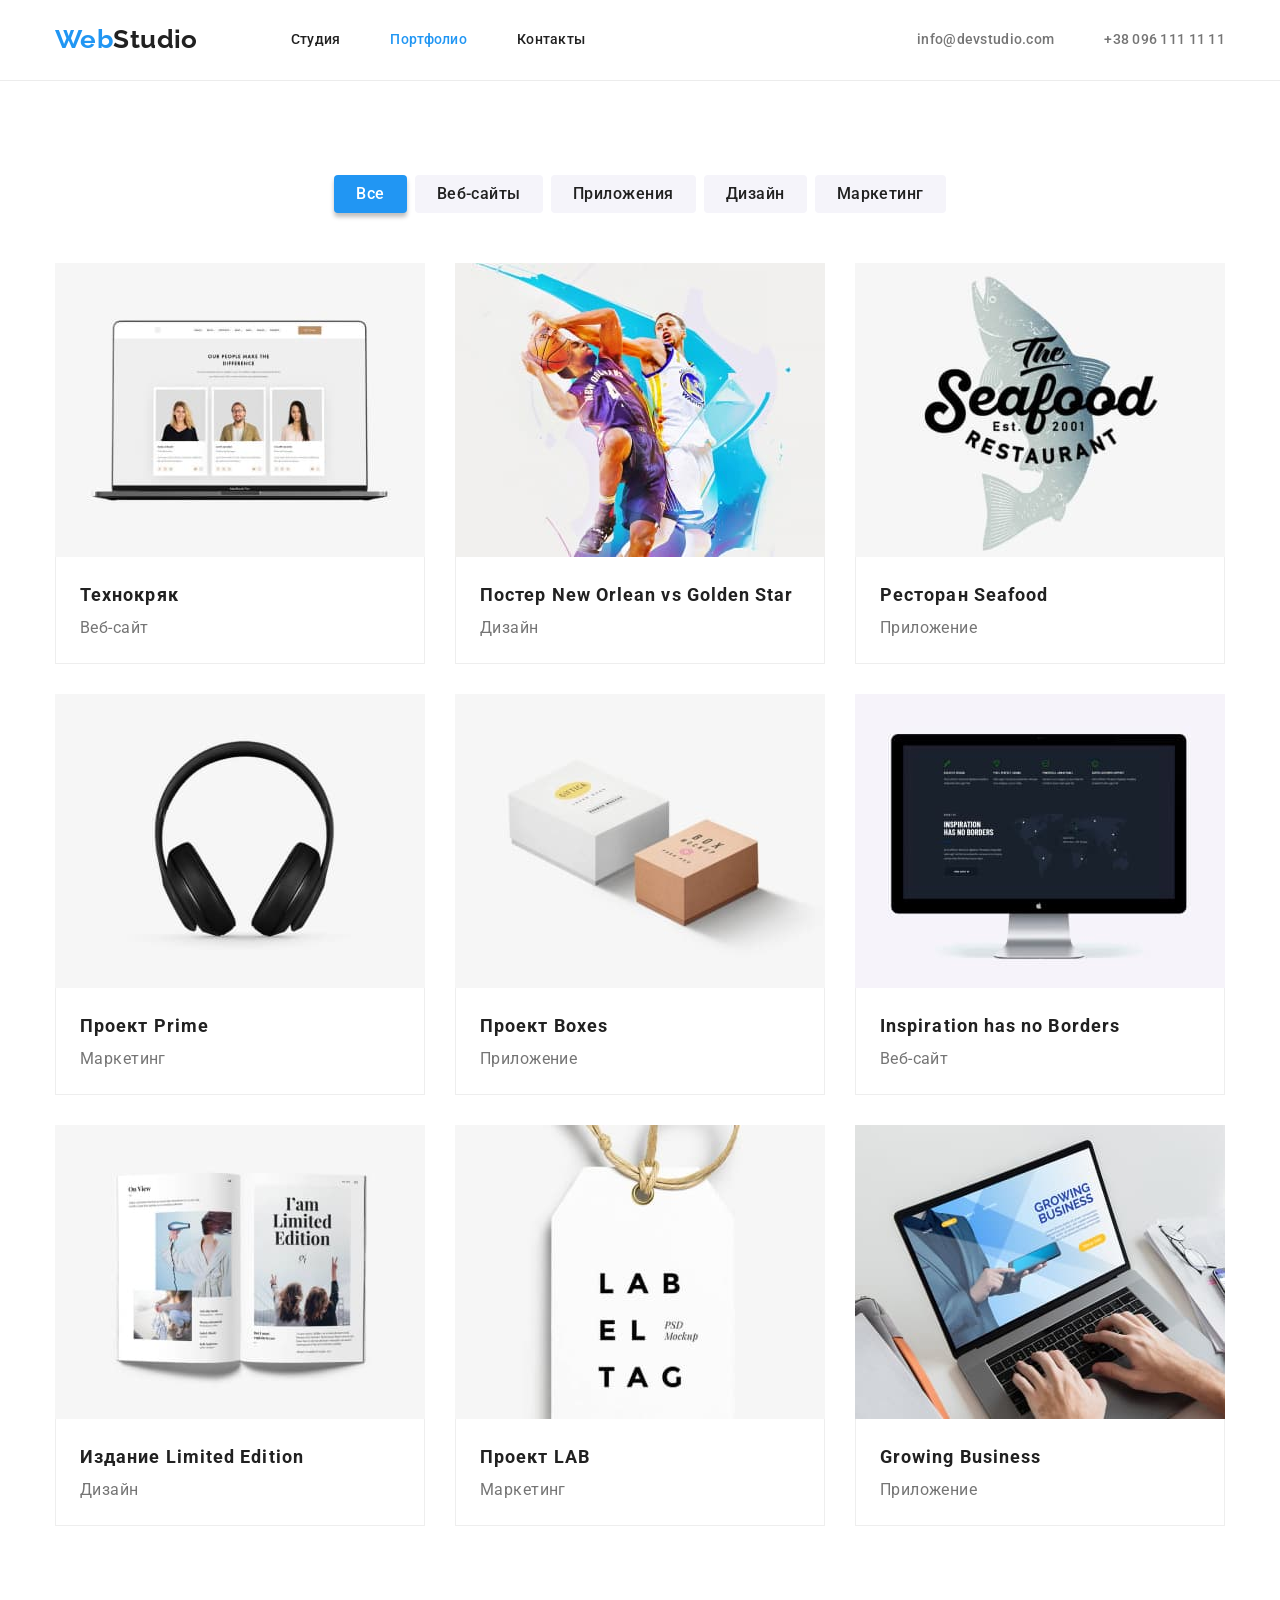
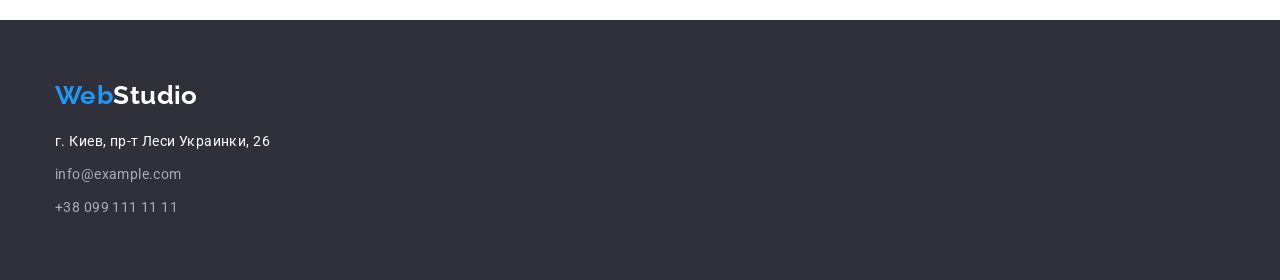
==== portfolio.html @ 476b47a9 "Добавляет файлы из ДЗ3" ====
<!DOCTYPE html>
<html lang="ru">
  <head>
    <meta charset="UTF-8" />
    <meta http-equiv="X-UA-Compatible" content="IE=edge" />
    <meta name="viewport" content="width=device-width, initial-scale=1.0" />
    <title lang="en">WebStudio</title>
    <!-- Google Fonts -->
    <link rel="preconnect" href="https://fonts.googleapis.com" />
    <link rel="preconnect" href="https://fonts.gstatic.com" crossorigin />
    <link
      href="https://fonts.googleapis.com/css2?family=Raleway:wght@700&family=Roboto:wght@400;500;700;900&display=swap"
      rel="stylesheet"
    />
    <!-- modern-normalize -->
    <link
      rel="stylesheet"
      href="https://cdnjs.cloudflare.com/ajax/libs/modern-normalize/1.0.0/modern-normalize.min.css"
    />
    <!-- Мои стили -->
    <link rel="stylesheet" href="./css/styles.css" />
  </head>

  <body>
    <header class="header">
      <div class="container">
        <nav class="nav page-nav">
          <a href="./index.html" lang="en" class="nav-logo link"
            ><span class="accent">Web</span>Studio</a
          >
          <ul class="list nav-list">
            <li class="nav-item">
              <a href="./index.html" class="nav-link link">Студия</a>
            </li>
            <li class="nav-item">
              <a href="./portfolio.html" class="nav-link current link">Портфолио</a>
            </li>
            <li class="nav-item"><a href="" class="nav-link link">Контакты</a></li>
          </ul>
        </nav>
        <ul class="list contact-list">
          <li class="contact-item">
            <a href="mailto:info@devstudio.com" class="contact-link link">info@devstudio.com</a>
          </li>
          <li class="contact-item">
            <a href="tel:+380961111111" class="contact-link link">+38 096 111 11 11</a>
          </li>
        </ul>
      </div>
    </header>

    <main>
      <!-- Секция Портфолио -->
      <section class="section">
        <div class="container">
          <h1 class="portfolio-title visually-hidden">Портфолио</h1>
          <ul class="list filter-list">
            <li class="filter-item">
              <button type="button" class="filter-button filter-active">Все</button>
            </li>

            <li class="filter-item">
              <button type="button" class="filter-button">Веб-сайты</button>
            </li>

            <li class="filter-item">
              <button type="button" class="filter-button">Приложения</button>
            </li>

            <li class="filter-item"><button type="button" class="filter-button">Дизайн</button></li>
            <li class="filter-item">
              <button type="button" class="filter-button">Маркетинг</button>
            </li>
          </ul>

          <ul class="list portfolio-list">
            <li class="portfolio-item">
              <a href="" class="link">
                <img
                  src="./images/portfolio-1.jpg"
                  alt="отображение веб-сайта на экране ноутбука"
                  width="370"
                />
                <div class="portfolio-card">
                  <h2 class="portfolio-subtitle">Технокряк</h2>
                  <p class="filter-name">Веб-сайт</p>
                </div>
              </a>
            </li>

            <li class="portfolio-item">
              <a href="" class="link">
                <img
                  src="./images/portfolio-2.jpg"
                  alt="два баскетболиста играют с мячом"
                  width="370"
                />
                <div class="portfolio-card">
                  <h2 class="portfolio-subtitle">
                    Постер <span lang="en">New Orlean vs Golden Star</span>
                  </h2>
                  <p class="filter-name">Дизайн</p>
                </div>
              </a>
            </li>

            <li class="portfolio-item">
              <a href="" class="link">
                <img
                  src="./images/portfolio-3.jpg"
                  alt="буквенный логотип ресторана на фоне рыбы"
                  width="370"
                />
                <div class="portfolio-card">
                  <h2 class="portfolio-subtitle">Ресторан <span lang="en">Seafood</span></h2>
                  <p class="filter-name">Приложение</p>
                </div>
              </a>
            </li>

            <li class="portfolio-item">
              <a href="" class="link">
                <img src="./images/portfolio-4.jpg" alt="наушники" width="370" />
                <div class="portfolio-card">
                  <h2 class="portfolio-subtitle">Проект <span lang="en">Prime</span></h2>
                  <p class="filter-name">Маркетинг</p>
                </div>
              </a>
            </li>

            <li class="portfolio-item">
              <a href="" class="link">
                <img
                  src="./images/portfolio-5.jpg"
                  alt="две коробки белая и крафтовая"
                  width="370"
                />
                <div class="portfolio-card">
                  <h2 class="portfolio-subtitle">Проект <span lang="en">Boxes</span></h2>
                  <p class="filter-name">Приложение</p>
                </div>
              </a>
            </li>

            <li class="portfolio-item">
              <a href="" class="link">
                <img
                  src="./images/portfolio-6.jpg"
                  alt="отображение сайта на мониторе компьютера"
                  width="370"
                />
                <div class="portfolio-card">
                  <h2 class="portfolio-subtitle" lang="en">Inspiration has no Borders</h2>
                  <p class="filter-name">Веб-сайт</p>
                </div>
              </a>
            </li>

            <li class="portfolio-item">
              <a href="" class="link">
                <img src="./images/portfolio-7.jpg" alt="открытый журнал" width="370" />
                <div class="portfolio-card">
                  <h2 class="portfolio-subtitle">Издание <span lang="en">Limited Edition</span></h2>
                  <p class="filter-name">Дизайн</p>
                </div>
              </a>
            </li>

            <li class="portfolio-item">
              <a href="" class="link">
                <img
                  src="./images/portfolio-8.jpg"
                  alt="белая бирка на веревке из шпагата"
                  width="370"
                />
                <div class="portfolio-card">
                  <h2 class="portfolio-subtitle">Проект <span lang="en">LAB</span></h2>
                  <p class="filter-name">Маркетинг</p>
                </div>
              </a>
            </li>

            <li class="portfolio-item">
              <a href="" class="link">
                <img
                  src="./images/portfolio-9.jpg"
                  alt="человек работает за ноутбуком"
                  width="370"
                />
                <div class="portfolio-card">
                  <h2 class="portfolio-subtitle" lang="en">Growing Business</h2>
                  <p class="filter-name">Приложение</p>
                </div>
              </a>
            </li>
          </ul>
        </div>
      </section>
    </main>

    <footer class="footer">
      <div class="container">
        <a class="footer-logo link" href="./index.html" lang="en">
          <span class="accent">Web</span>Studio</a
        >
        <address class="link">
          <ul class="list footer-list">
            <li class="footer-item">
              <a
                class="footer-link link"
                href="https://goo.gl/maps/JsHpxsJ47qESHzWFA"
                target="_blank"
                rel="noopener noreferrer"
              >
                г. Киев, пр-т Леси Украинки, 26</a
              >
            </li>
            <li class="footer-item">
              <a class="footer-link alfa link" href="mailto:info@example.com">info@example.com</a>
            </li>
            <li class="footer-item">
              <a class="footer-link alfa link" href="tel:+380991111111">+38 099 111 11 11</a>
            </li>
          </ul>
        </address>
      </div>
    </footer>
  </body>
</html>
---- css/styles.css ----
:root {
  /* Палитра цветов текста и фона */
  --primary-text-color: #757575;
  --title-text-color: #212121;
  --primary-white-color: #ffffff;
  --secondary-white-color: rgba(255, 255, 255, 0.6);
  --accent-color: #2196f3;
  --section-bg-color: #f5f4fa;
  --footer-bg-color: #2f303a;
  --header-border-color: #ececec;
  --hero-button-hover-color: #188ce8;
  --card-list-gap: 15px;
  --card-border: 1px solid #eeeeee;
}

/* ---------------- Style Reset ---------------- */

p,
h1,
h2,
h3,
h4,
h5,
h6 {
  margin: 0;
}

ul,
ol {
  margin: 0;
  padding: 0;
}

button {
  cursor: pointer;
}

img {
  display: block;
  max-width: 100%;
  height: auto;
}

.list {
  list-style: none;
}

.link {
  text-decoration: none;
  font-style: normal;
}

/* ------------------ Утилиты ------------------ */

body {
  background-color: var(--primary-white-color);
  color: var(--primary-text-color);
  font-family: 'Roboto', sans-serif;
  font-weight: 400;
  font-size: 14px;
  line-height: 1.71;
  letter-spacing: 0.03em;
}

.visually-hidden {
  position: absolute;
  white-space: nowrap;
  width: 1px;
  height: 1px;
  overflow: hidden;
  border: 0;
  padding: 0;
  clip: rect(0 0 0 0);
  clip-path: inset(50%);
  margin: -1px;
}

/* Лучше задавать мин или макс ширину контейнеру? */

.container {
  width: 1200px;
  padding-left: 15px;
  padding-right: 15px;
  margin-left: auto;
  margin-right: auto;
  /* outline: 1px solid tomato; */
}

.section {
  padding: 94px 0;
}

/* --------- Акцент, текущая страница --------- */

.accent {
  color: var(--accent-color);
}

.nav-link.current {
  color: var(--accent-color);
}

/* ------------------ Header ------------------ */

.header {
  border-bottom: 1px solid var(--header-border-color);
}

.header > .container,
.page-nav {
  display: flex;
  align-items: center;
}

.nav-list {
  display: flex;
}

.contact-list {
  display: flex;
  margin-left: auto;
}

.nav-item:not(:last-child),
.contact-item:not(:last-child) {
  margin-right: 50px;
}

.nav-logo {
  padding-top: 24px;
  padding-bottom: 25px;
  margin-right: 93px;
  color: var(--title-text-color);
  font-family: Raleway, sans-serif;
  font-weight: 700;
  font-size: 26px;
  line-height: 1.19;
}

.nav-link {
  display: block;
  padding-top: 32px;
  padding-bottom: 32px;
  color: var(--title-text-color);
  font-weight: 500;
  line-height: 1.14;
  letter-spacing: 0.02em;
}

.contact-link {
  padding-top: 32px;
  padding-bottom: 32px;
  color: var(--primary-text-color);
  font-weight: 500;
  line-height: 1.14;
  letter-spacing: 0.02em;
}

.nav-link:hover,
.nav-link:focus,
.contact-link:hover,
.contact-link:focus {
  color: var(--accent-color);
}

/* ------------------ Секция Hero ------------------ */
/* Временный цвет фона для удобства просмотра 
   белого заголовка: */

.section.hero {
  background-color: var(--footer-bg-color);
  text-align: center;
  padding: 200px 0;
}

.hero-title {
  width: 630px;
  margin-left: auto;
  margin-right: auto;
  margin-bottom: 30px;
  color: var(--primary-white-color);
  font-weight: 900;
  font-size: 44px;
  line-height: 1.36;
  letter-spacing: 0.06em;
  text-transform: uppercase;
}

.hero-button {
  padding: 10px 32px;
  color: var(--primary-white-color);
  background-color: var(--accent-color);
  font-family: inherit;
  font-weight: 700;
  font-size: 16px;
  line-height: 1.87;
  letter-spacing: 0.06em;
  border: none;
  border-radius: 4px;
}

.hero-button:hover,
.hero-button:focus {
  background-color: var(--hero-button-hover-color);
  box-shadow: 0px 4px 4px 0px rgba(0, 0, 0, 0.15);
}

/* --------------- Заголовки main ---------------- */
.features-title,
.profile-title,
.team-title,
.portfolio-title {
  color: var(--title-text-color);
  font-weight: 700;
  font-size: 36px;
  line-height: 1.17;
  text-align: center;
}

/* ---------------- Секция Features ---------------- */

/* ----------- Первый вариант ------- */

.features-list {
  display: flex;
  margin: -15px;
}

.features-item {
  margin: 15px;
  width: calc((100% - 120px) / 4);
}

/* ----------- Второй вариант ------- */

/* .features-list {
  display: flex;
} */

/* если больше 4х эл-тов в списке: */
/* .features-item:not(:nth-child(4n)) {
  margin-right: 30px;
} */

/* если только 4 эл-та в списке: */
/* .features-item:not(:last-child) {
  margin-right: 30px;
} */

.features-subtitle {
  margin-bottom: 10px;
  color: var(--title-text-color);
  font-weight: 700;
  font-size: 14px;
  line-height: 1.14;
  text-transform: uppercase;
}

/* ------------------ Секция Profile ------------------ */

.profile {
  padding-top: 0;
}

.profile-title {
  margin-bottom: 50px;
}

.profile-list {
  display: flex;
}

.profile-item:not(:last-child) {
  margin-right: 30px;
}

/* ------------------ Секция Team ------------------ */

.team {
  background-color: var(--section-bg-color);
}

.team-title {
  margin-bottom: 50px;
}

.team-list {
  display: flex;
  margin: calc(-1 * var(--card-list-gap));
}

.team-card {
  padding: calc(2 * var(--card-list-gap)) 0;
}

.team-item {
  margin: var(--card-list-gap);
  width: calc(100% - (8 * var(--card-list-gap) / 4));
  background-color: var(--primary-white-color);
  box-shadow: 0px 1px 3px rgba(0, 0, 0, 0.12), 0px 1px 1px rgba(0, 0, 0, 0.14),
    0px 2px 1px rgba(0, 0, 0, 0.2);
  border-radius: 0px 0px 4px 4px;
}

.team-subtitle {
  margin-bottom: 10px;
  color: var(--title-text-color);
  font-weight: 500;
  font-size: 16px;
  line-height: 1.19;
  text-align: center;
}

.team-text {
  font-size: 16px;
  line-height: 1.19;
  text-align: center;
}

/* ------------------ Footer ------------------ */

.footer {
  padding: 60px 0;
  background-color: var(--footer-bg-color);
}

.footer-logo {
  display: inline-block;
  padding-bottom: 20px;
  color: var(--primary-white-color);
  font-family: Raleway, sans-serif;
  font-weight: 700;
  font-size: 26px;
  line-height: 1.19;
}

.footer-item:not(:last-child) {
  margin-bottom: 9px;
}

.footer-link {
  color: var(--primary-white-color);
}

.footer-link:hover,
.footer-link:focus {
  color: var(--secondary-white-color);
}

.footer-link.alfa {
  color: var(--secondary-white-color);
}

.footer-link.alfa:hover,
.footer-link.alfa:focus {
  color: var(--primary-white-color);
}

/* ------------------ Страница Portfolio ------------------ */

/* ------------------ Фильтра ------------------ */

.filter-list {
  display: flex;
  margin-bottom: 50px;
  justify-content: center;
}

/* Почему здесь вместо justify-content не получается 
установить автоматические margin-left u margin-right?
  margin-left: auto;
  margin-right: auto; */

.filter-item:not(:last-child) {
  margin-right: 8px;
}

.filter-button {
  padding: 6px 22px;
  background-color: var(--section-bg-color);
  color: var(--title-text-color);
  font-family: inherit;
  font-weight: 500;
  font-size: 16px;
  line-height: 1.62;
  letter-spacing: 0.03em;
  text-align: center;
  border: none;
  border-radius: 4px;
}

.filter-button:hover,
.filter-button:focus {
  box-shadow: 0px 4px 4px rgba(0, 0, 0, 0.25);
  color: var(--primary-white-color);
  background-color: var(--accent-color);
}

.filter-button.filter-active {
  box-shadow: 0px 4px 4px rgba(0, 0, 0, 0.25);
  color: var(--primary-white-color);
  background-color: var(--accent-color);
}

/* ------------------ Портфолио ------------------ */

.portfolio-list {
  display: flex;
  flex-wrap: wrap;
  margin: calc(-1 * var(--card-list-gap));
}

.portfolio-item {
  margin: var(--card-list-gap);
  flex-basis: calc(100% / 3 - 2 * var(--card-list-gap));
  flex-basis: calc((100% - 90px) / 3);
}

.portfolio-subtitle {
  color: var(--title-text-color);
  font-weight: 700;
  font-size: 18px;
  line-height: 2;
  letter-spacing: 0.06em;
}

.portfolio-card {
  padding: 20px 24px;
  border: var(--card-border);
  border-top: 0;
}

.filter-name {
  color: var(--primary-text-color);
  font-size: 16px;
  line-height: 1.87;
}
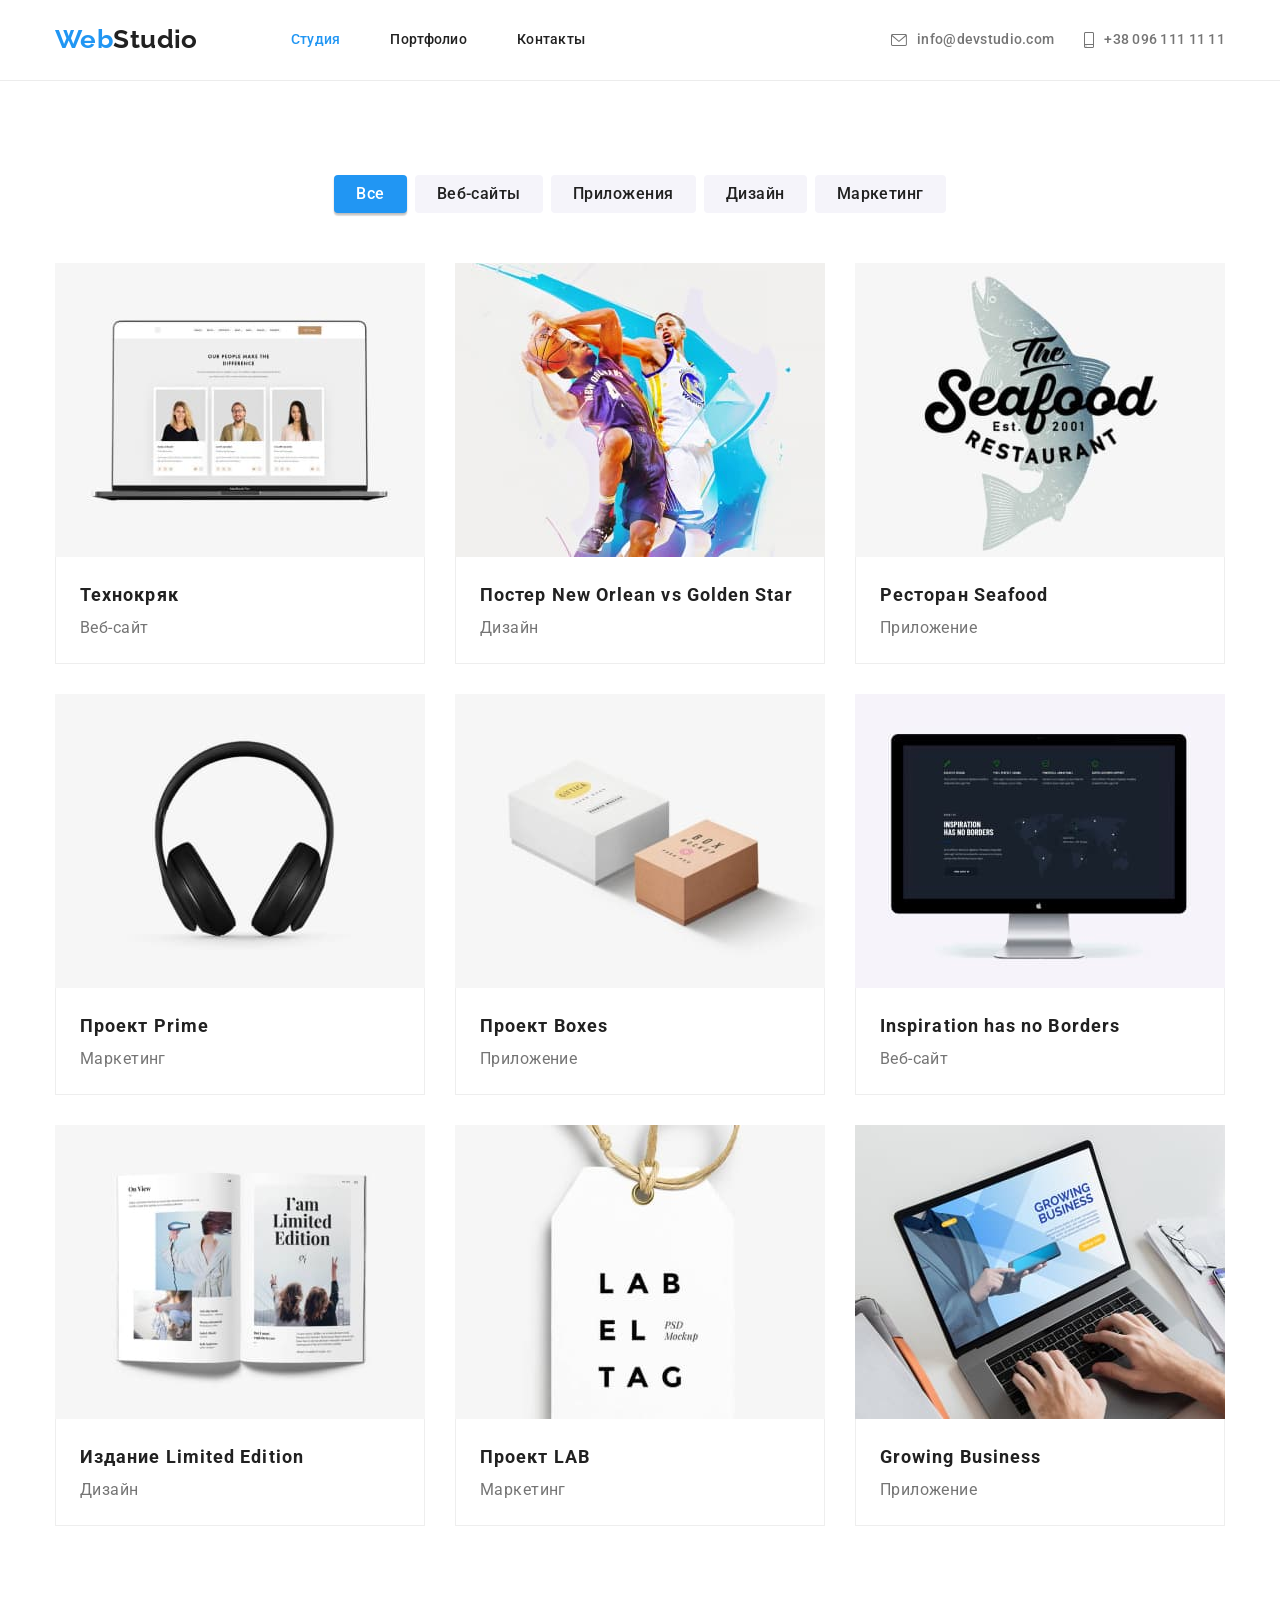
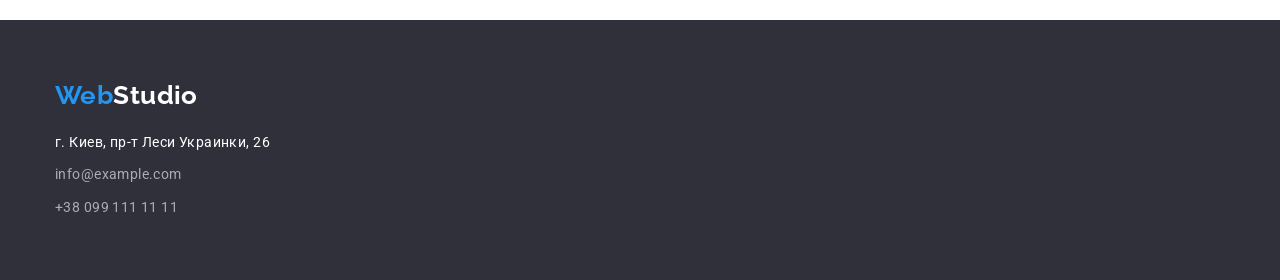
==== commit e0661cbf: "Добавляет героя, иконки в features, header в portfolio" ====
--- a/portfolio.html
+++ b/portfolio.html
@@ -30,20 +30,28 @@
           >
           <ul class="list nav-list">
             <li class="nav-item">
-              <a href="./index.html" class="nav-link link">Студия</a>
-            </li>
-            <li class="nav-item">
-              <a href="./portfolio.html" class="nav-link current link">Портфолио</a>
-            </li>
+              <a href="./index.html" class="nav-link current link">Студия</a>
+            </li>
+            <li class="nav-item"><a href="./portfolio.html" class="nav-link link">Портфолио</a></li>
             <li class="nav-item"><a href="" class="nav-link link">Контакты</a></li>
           </ul>
         </nav>
         <ul class="list contact-list">
           <li class="contact-item">
-            <a href="mailto:info@devstudio.com" class="contact-link link">info@devstudio.com</a>
+            <a href="mailto:info@devstudio.com" class="contact-link link">
+              <svg class="header-icon" width="16" height="12">
+                <use href="./images/sprite.svg#envelope"></use>
+              </svg>
+              info@devstudio.com
+            </a>
           </li>
           <li class="contact-item">
-            <a href="tel:+380961111111" class="contact-link link">+38 096 111 11 11</a>
+            <a href="tel:+380961111111" class="contact-link link">
+              <svg class="header-icon" width="10" height="16">
+                <use href="./images/sprite.svg#smartphone"></use>
+              </svg>
+              +38 096 111 11 11
+            </a>
           </li>
         </ul>
       </div>
--- a/css/styles.css
+++ b/css/styles.css
@@ -6,11 +6,20 @@
   --secondary-white-color: rgba(255, 255, 255, 0.6);
   --accent-color: #2196f3;
   --section-bg-color: #f5f4fa;
+  --icons-bg-color: #f5f4fa;
   --footer-bg-color: #2f303a;
   --header-border-color: #ececec;
+  --hero-bg-color: #c4c4c4;
   --hero-button-hover-color: #188ce8;
   --card-list-gap: 15px;
   --card-border: 1px solid #eeeeee;
+  --hero-button-shadow: 0px 4px 4px 0px rgba(0, 0, 0, 0.15);
+  --team-item-shadow: 0px 1px 3px rgba(0, 0, 0, 0.12), 0px 1px 1px rgba(0, 0, 0, 0.14),
+    0px 2px 1px rgba(0, 0, 0, 0.2);
+  --filter-button-shadow: 0px 3px 1px rgba(0, 0, 0, 0.1), 0px 1px 2px rgba(0, 0, 0, 0.08),
+    0px 2px 2px rgba(0, 0, 0, 0.12);
+  --portfolio-item-shadow: 0px 1px 1px rgba(0, 0, 0, 0.12), 0px 4px 4px rgba(0, 0, 0, 0.06),
+    1px 4px 6px rgba(0, 0, 0, 0.16);
 }
 
 /* ---------------- Style Reset ---------------- */
@@ -83,7 +92,6 @@
   padding-right: 15px;
   margin-left: auto;
   margin-right: auto;
-  /* outline: 1px solid tomato; */
 }
 
 .section {
@@ -121,9 +129,12 @@
   margin-left: auto;
 }
 
-.nav-item:not(:last-child),
+.nav-item:not(:last-child) {
+  margin-right: 50px;
+}
+
 .contact-item:not(:last-child) {
-  margin-right: 50px;
+  margin-right: 30px;
 }
 
 .nav-logo {
@@ -148,6 +159,8 @@
 }
 
 .contact-link {
+  display: flex;
+  align-items: center;
   padding-top: 32px;
   padding-bottom: 32px;
   color: var(--primary-text-color);
@@ -156,6 +169,11 @@
   letter-spacing: 0.02em;
 }
 
+.header-icon {
+  fill: currentColor;
+  margin-right: 10px;
+}
+
 .nav-link:hover,
 .nav-link:focus,
 .contact-link:hover,
@@ -164,13 +182,19 @@
 }
 
 /* ------------------ Секция Hero ------------------ */
-/* Временный цвет фона для удобства просмотра 
-   белого заголовка: */
 
 .section.hero {
-  background-color: var(--footer-bg-color);
   text-align: center;
   padding: 200px 0;
+}
+
+.container-fluid {
+  min-height: 600px;
+  background: linear-gradient(rgba(47, 48, 58, 0.4), rgba(47, 48, 58, 0.4)),
+    url('../images/hero.jpg'), var(--hero-bg-color);
+  background-repeat: no-repeat;
+  background-position: 50% 50%;
+  object-fit: cover;
 }
 
 .hero-title {
@@ -202,7 +226,7 @@
 .hero-button:hover,
 .hero-button:focus {
   background-color: var(--hero-button-hover-color);
-  box-shadow: 0px 4px 4px 0px rgba(0, 0, 0, 0.15);
+  box-shadow: var(--hero-button-shadow);
 }
 
 /* --------------- Заголовки main ---------------- */
@@ -231,6 +255,19 @@
   width: calc((100% - 120px) / 4);
 }
 
+.features-icons {
+  display: flex;
+  width: 270px;
+  height: 120px;
+  background: var(--icons-bg-color);
+  border-radius: 4px;
+  margin-bottom: 30px;
+}
+
+.icon-features {
+  margin: 25px 100px;
+}
+
 /* ----------- Второй вариант ------- */
 
 /* .features-list {
@@ -297,8 +334,7 @@
   margin: var(--card-list-gap);
   width: calc(100% - (8 * var(--card-list-gap) / 4));
   background-color: var(--primary-white-color);
-  box-shadow: 0px 1px 3px rgba(0, 0, 0, 0.12), 0px 1px 1px rgba(0, 0, 0, 0.14),
-    0px 2px 1px rgba(0, 0, 0, 0.2);
+  box-shadow: var(--team-item-shadow);
   border-radius: 0px 0px 4px 4px;
 }
 
@@ -365,11 +401,6 @@
   margin-bottom: 50px;
   justify-content: center;
 }
-
-/* Почему здесь вместо justify-content не получается 
-установить автоматические margin-left u margin-right?
-  margin-left: auto;
-  margin-right: auto; */
 
 .filter-item:not(:last-child) {
   margin-right: 8px;
@@ -391,13 +422,13 @@
 
 .filter-button:hover,
 .filter-button:focus {
-  box-shadow: 0px 4px 4px rgba(0, 0, 0, 0.25);
+  box-shadow: var(--filter-button-shadow);
   color: var(--primary-white-color);
   background-color: var(--accent-color);
 }
 
 .filter-button.filter-active {
-  box-shadow: 0px 4px 4px rgba(0, 0, 0, 0.25);
+  box-shadow: var(--filter-button-shadow);
   color: var(--primary-white-color);
   background-color: var(--accent-color);
 }
@@ -416,6 +447,10 @@
   flex-basis: calc((100% - 90px) / 3);
 }
 
+.portfolio-item:hover {
+  box-shadow: var(--portfolio-item-shadow);
+}
+
 .portfolio-subtitle {
   color: var(--title-text-color);
   font-weight: 700;
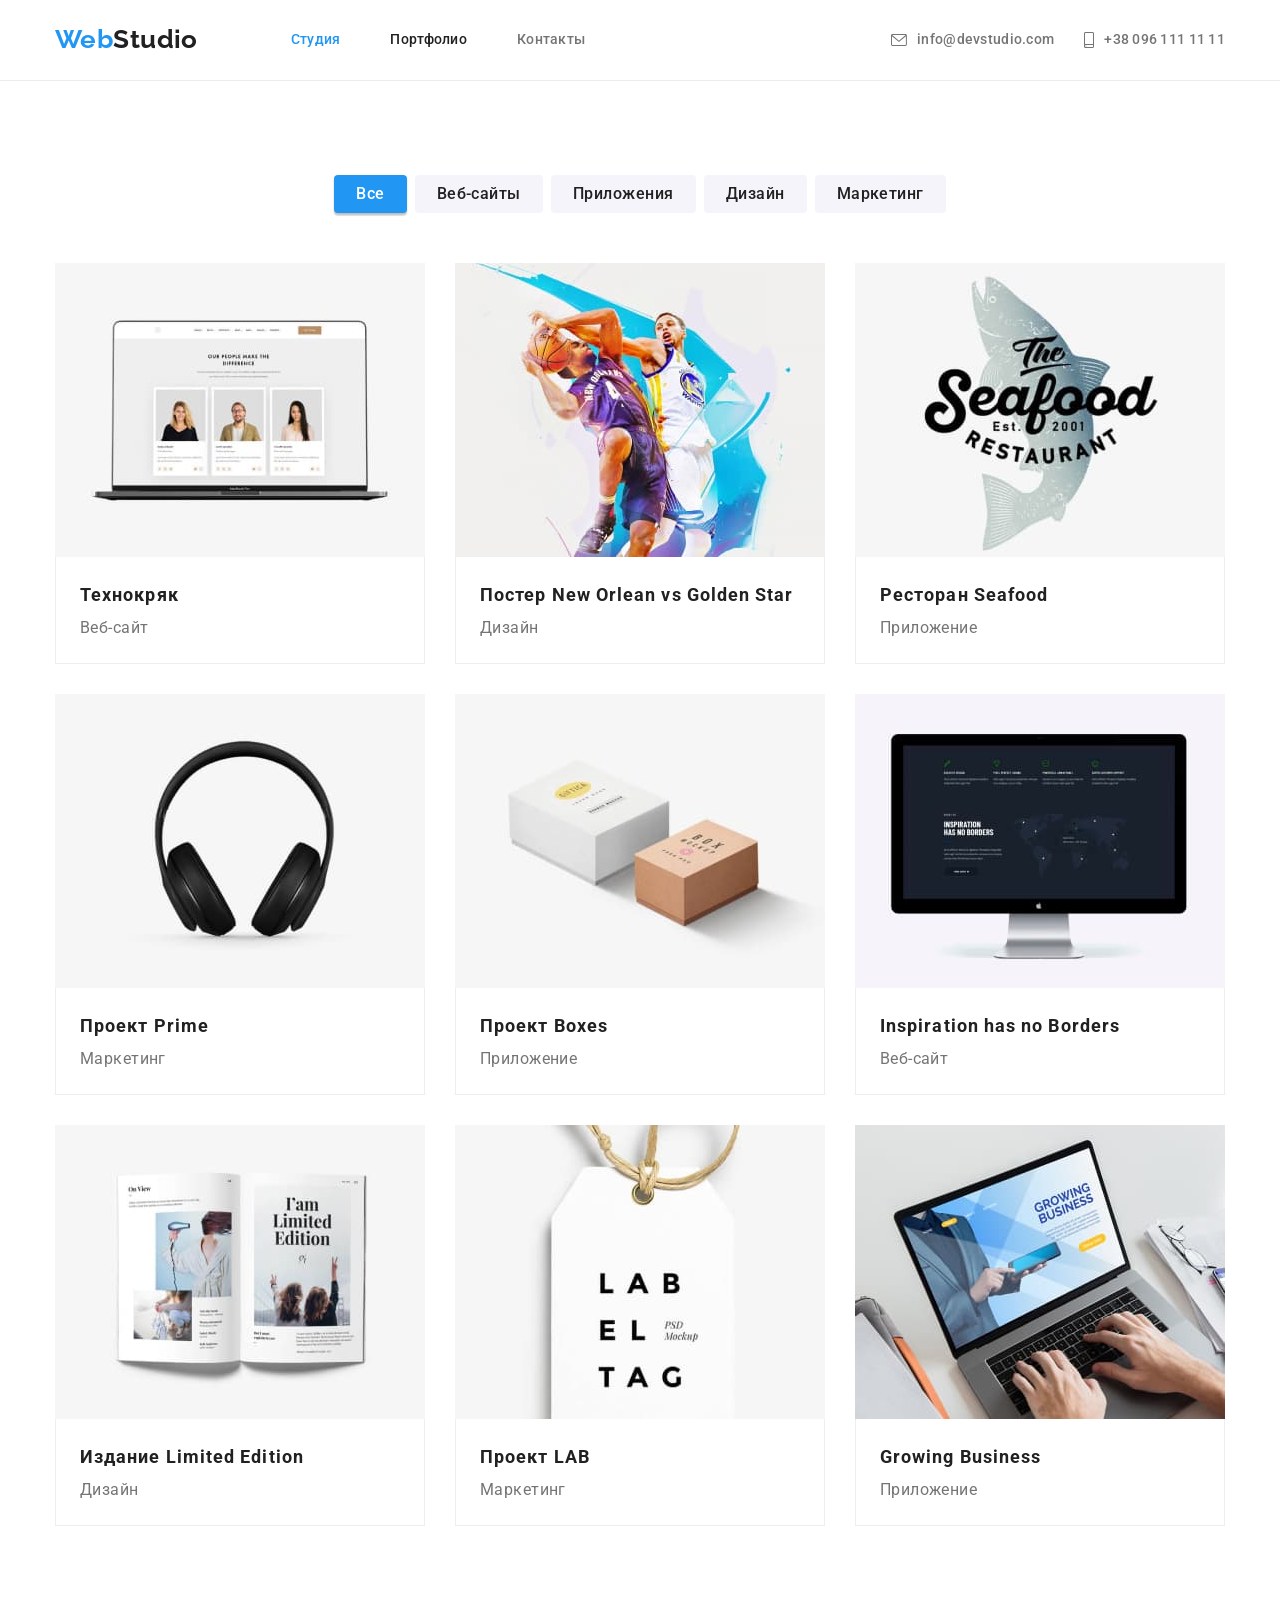
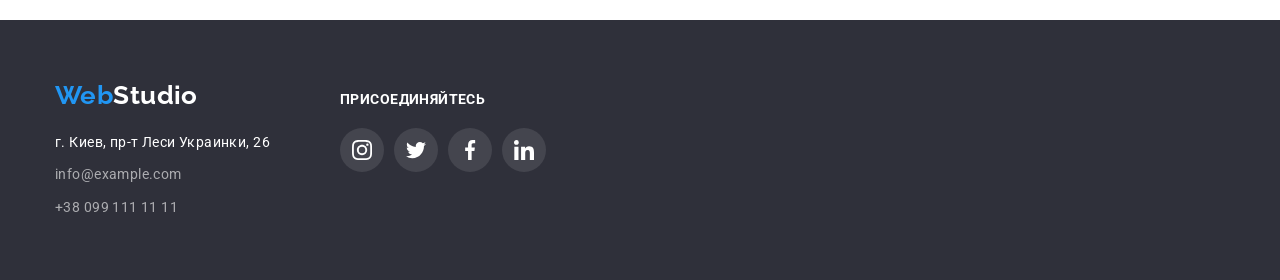
==== commit cf97fe34: "Добавляет все иконки и эффекты" ====
--- a/portfolio.html
+++ b/portfolio.html
@@ -40,7 +40,7 @@
           <li class="contact-item">
             <a href="mailto:info@devstudio.com" class="contact-link link">
               <svg class="header-icon" width="16" height="12">
-                <use href="./images/sprite.svg#envelope"></use>
+                <use href="./images/icons.svg#envelope"></use>
               </svg>
               info@devstudio.com
             </a>
@@ -48,7 +48,7 @@
           <li class="contact-item">
             <a href="tel:+380961111111" class="contact-link link">
               <svg class="header-icon" width="10" height="16">
-                <use href="./images/sprite.svg#smartphone"></use>
+                <use href="./images/icons.svg#smartphone"></use>
               </svg>
               +38 096 111 11 11
             </a>
@@ -207,30 +207,67 @@
     </main>
 
     <footer class="footer">
-      <div class="container">
-        <a class="footer-logo link" href="./index.html" lang="en">
-          <span class="accent">Web</span>Studio</a
-        >
-        <address class="link">
-          <ul class="list footer-list">
-            <li class="footer-item">
-              <a
-                class="footer-link link"
-                href="https://goo.gl/maps/JsHpxsJ47qESHzWFA"
-                target="_blank"
-                rel="noopener noreferrer"
-              >
-                г. Киев, пр-т Леси Украинки, 26</a
-              >
-            </li>
-            <li class="footer-item">
-              <a class="footer-link alfa link" href="mailto:info@example.com">info@example.com</a>
-            </li>
-            <li class="footer-item">
-              <a class="footer-link alfa link" href="tel:+380991111111">+38 099 111 11 11</a>
-            </li>
-          </ul>
-        </address>
+      <div class="container footer-container">
+        <div class="footer-left">
+          <a class="footer-logo link" href="./index.html" lang="en">
+            <span class="accent">Web</span>Studio</a
+          >
+          <address class="link">
+            <ul class="list footer-list">
+              <li class="footer-item">
+                <a
+                  class="footer-link link"
+                  href="https://goo.gl/maps/JsHpxsJ47qESHzWFA"
+                  target="_blank"
+                  rel="noopener noreferrer"
+                >
+                  г. Киев, пр-т Леси Украинки, 26</a
+                >
+              </li>
+              <li class="footer-item">
+                <a class="footer-link alfa link" href="mailto:info@example.com">info@example.com</a>
+              </li>
+              <li class="footer-item">
+                <a class="footer-link alfa link" href="tel:+380991111111">+38 099 111 11 11</a>
+              </li>
+            </ul>
+          </address>
+        </div>
+        <div class="footer-center">
+          <span class="join">присоединяйтесь</span>
+          <div class="footer-social-icons">
+            <ul class="footer-icons-list list">
+              <li class="footer-icon-item">
+                <a href="" class="link footer-icon-link" target="_blank" rel="noopener noreferrer">
+                  <svg class="footer-icon" width="20" height="20">
+                    <use href="images/icons.svg#instagram"></use>
+                  </svg>
+                </a>
+              </li>
+              <li class="footer-icon-item">
+                <a href="" class="link footer-icon-link" target="_blank" rel="noopener noreferrer">
+                  <svg class="footer-icon" width="20" height="20">
+                    <use href="images/icons.svg#twitter"></use>
+                  </svg>
+                </a>
+              </li>
+              <li class="footer-icon-item">
+                <a href="" class="link footer-icon-link" target="_blank" rel="noopener noreferrer">
+                  <svg class="footer-icon" width="20" height="20">
+                    <use href="images/icons.svg#facebook"></use>
+                  </svg>
+                </a>
+              </li>
+              <li class="footer-icon-item">
+                <a href="" class="link footer-icon-link" target="_blank" rel="noopener noreferrer">
+                  <svg class="footer-icon" width="20" height="20">
+                    <use href="images/icons.svg#linkedin"></use>
+                  </svg>
+                </a>
+              </li>
+            </ul>
+          </div>
+        </div>
       </div>
     </footer>
   </body>
--- a/css/styles.css
+++ b/css/styles.css
@@ -13,6 +13,8 @@
   --hero-button-hover-color: #188ce8;
   --card-list-gap: 15px;
   --card-border: 1px solid #eeeeee;
+  --clients-border: 1px solid #afb1b8;
+  --social-icon-color: #afb1b8;
   --hero-button-shadow: 0px 4px 4px 0px rgba(0, 0, 0, 0.15);
   --team-item-shadow: 0px 1px 3px rgba(0, 0, 0, 0.12), 0px 1px 1px rgba(0, 0, 0, 0.14),
     0px 2px 1px rgba(0, 0, 0, 0.2);
@@ -57,6 +59,10 @@
 .link {
   text-decoration: none;
   font-style: normal;
+}
+
+.link:visited {
+  color: inherit;
 }
 
 /* ------------------ Утилиты ------------------ */
@@ -84,8 +90,6 @@
   margin: -1px;
 }
 
-/* Лучше задавать мин или макс ширину контейнеру? */
-
 .container {
   width: 1200px;
   padding-left: 15px;
@@ -233,7 +237,8 @@
 .features-title,
 .profile-title,
 .team-title,
-.portfolio-title {
+.portfolio-title,
+.clients-title {
   color: var(--title-text-color);
   font-weight: 700;
   font-size: 36px;
@@ -351,6 +356,70 @@
   font-size: 16px;
   line-height: 1.19;
   text-align: center;
+  margin-bottom: 16px;
+}
+
+.team-icons-list {
+  display: flex;
+  justify-content: space-between;
+  width: 206px;
+  margin-right: auto;
+  margin-left: auto;
+}
+
+.team-icon-link {
+  display: flex;
+  width: 44px;
+  height: 44px;
+  border-radius: 50%;
+  align-items: center;
+  justify-content: center;
+}
+
+.team-icon {
+  fill: var(--social-icon-color);
+}
+
+.team-icon-link:hover,
+.team-icon-link:hover .team-icon,
+.team-icon-link:focus,
+.team-icon-link:focus .team-icon {
+  background-color: var(--accent-color);
+  fill: var(--primary-white-color);
+}
+
+/* ------------------ Секция Clients ------------------ */
+
+.section.clients {
+  background-color: var(--primary-white-color);
+}
+
+.clients-title {
+  margin-bottom: 50px;
+}
+
+.clients-list {
+  display: flex;
+  margin: calc(-1 * var(--card-list-gap));
+}
+
+.clients-item {
+  margin: var(--card-list-gap);
+  width: calc(100% - (12 * var(--card-list-gap) / 6));
+}
+
+.icon-clients {
+  display: block;
+  padding: 16px 32px;
+  border: var(--clients-border);
+  border-radius: 4px;
+  fill: var(--social-icon-color);
+}
+
+.clients-link:hover .icon-clients,
+.clients-link:focus .icon-clients {
+  fill: var(--accent-color);
+  border-color: var(--accent-color);
 }
 
 /* ------------------ Footer ------------------ */
@@ -360,6 +429,22 @@
   background-color: var(--footer-bg-color);
 }
 
+.footer-container {
+  display: flex;
+  align-items: baseline;
+}
+
+.footer-left {
+  margin-right: 70px;
+}
+.footer-center {
+  display: block;
+}
+
+.footer-social-icons {
+  display: flex;
+}
+
 .footer-logo {
   display: inline-block;
   padding-bottom: 20px;
@@ -390,6 +475,41 @@
 .footer-link.alfa:hover,
 .footer-link.alfa:focus {
   color: var(--primary-white-color);
+}
+
+.join {
+  display: block;
+  font-weight: 700;
+  line-height: 1.14;
+  text-transform: uppercase;
+  color: var(--primary-white-color);
+  margin-bottom: 20px;
+}
+
+.footer-icons-list {
+  display: flex;
+}
+
+.footer-icon-link {
+  display: flex;
+  width: 44px;
+  height: 44px;
+  background: rgba(255, 255, 255, 0.1);
+  border-radius: 50%;
+  align-items: center;
+  justify-content: center;
+}
+
+.footer-icon-item:not(:last-child) {
+  margin-right: 10px;
+}
+
+.footer-icon {
+  fill: var(--primary-white-color);
+}
+
+.footer-icon-link:hover {
+  background-color: var(--accent-color);
 }
 
 /* ------------------ Страница Portfolio ------------------ */
@@ -447,7 +567,8 @@
   flex-basis: calc((100% - 90px) / 3);
 }
 
-.portfolio-item:hover {
+.portfolio-item:hover,
+.portfolio-item:focus {
   box-shadow: var(--portfolio-item-shadow);
 }
 
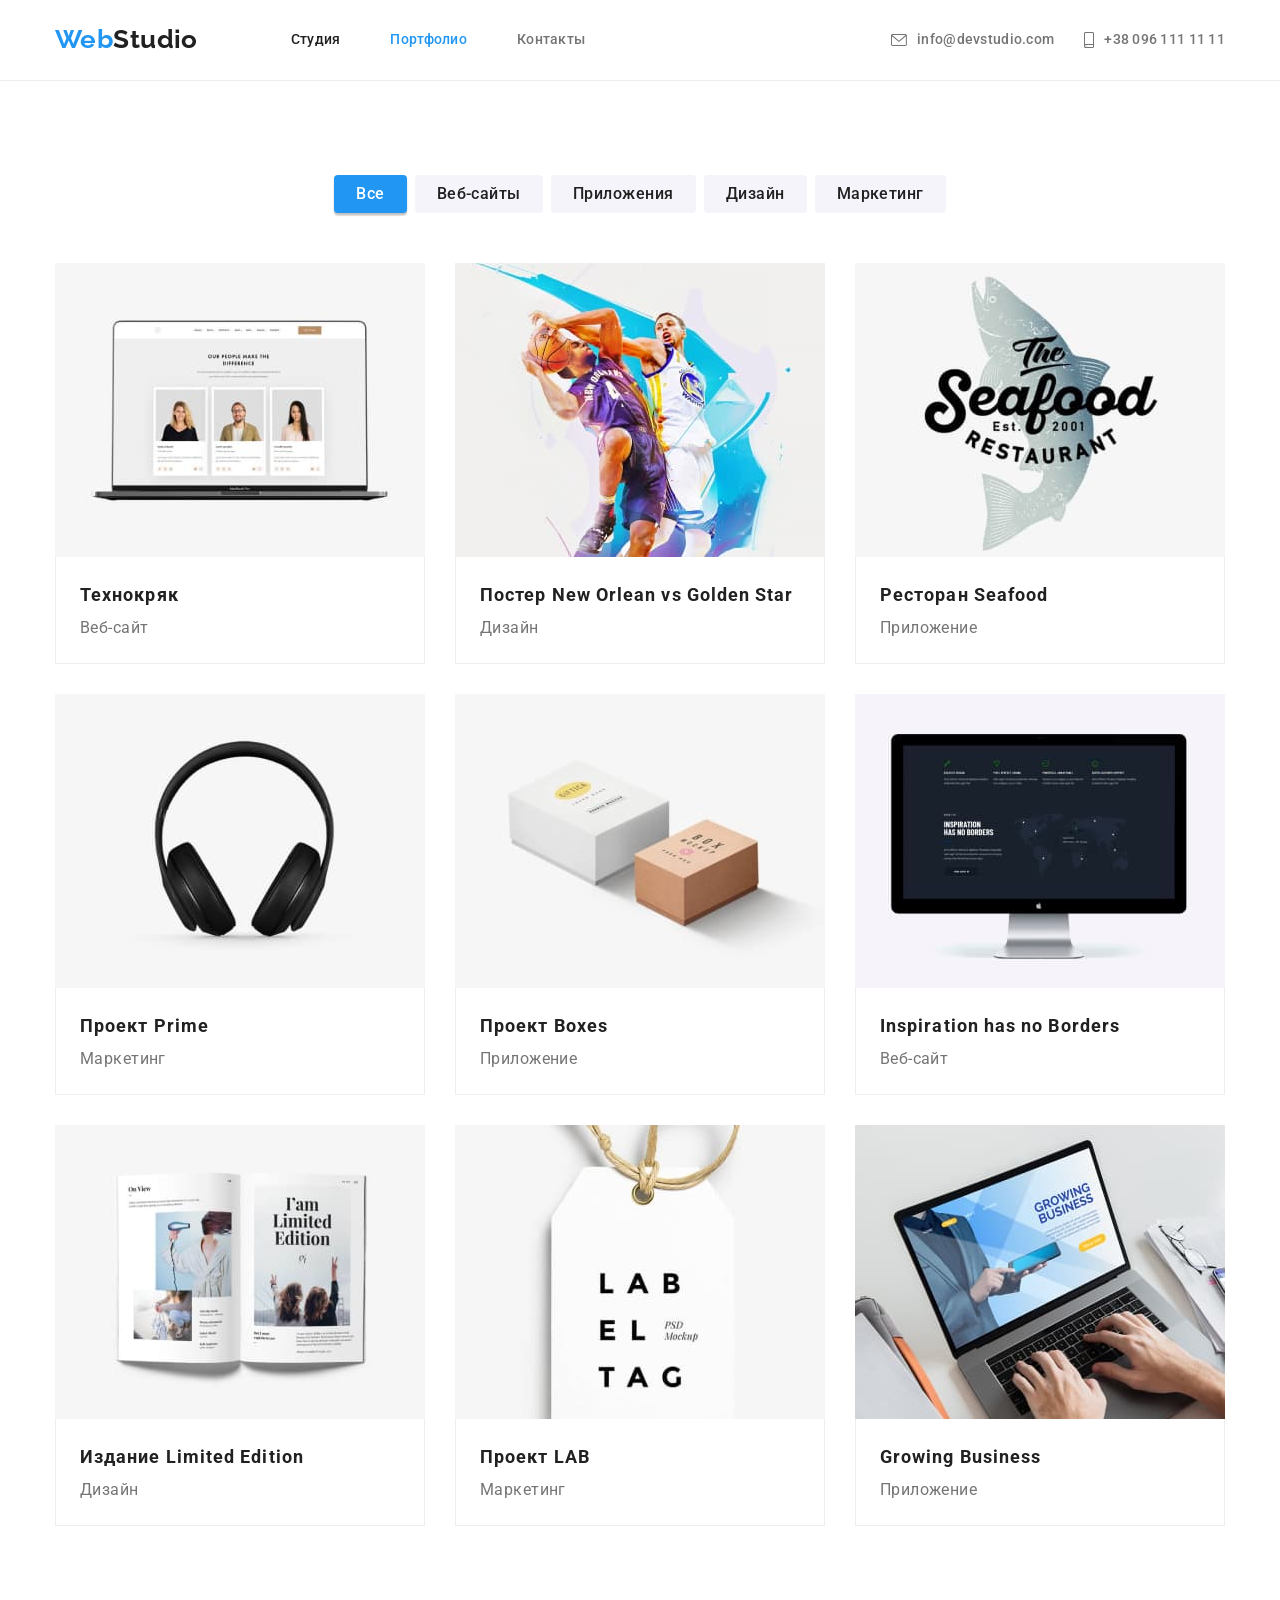
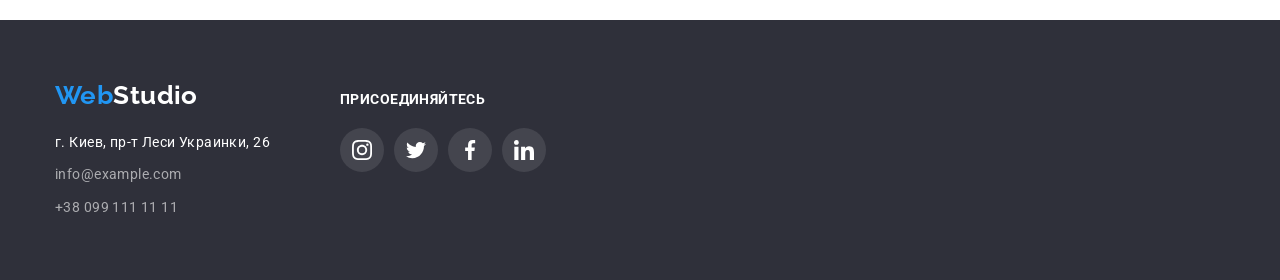
==== commit cbbd8682: "Добавляет правки ментора + перезалила спрайт" ====
--- a/portfolio.html
+++ b/portfolio.html
@@ -30,9 +30,11 @@
           >
           <ul class="list nav-list">
             <li class="nav-item">
-              <a href="./index.html" class="nav-link current link">Студия</a>
-            </li>
-            <li class="nav-item"><a href="./portfolio.html" class="nav-link link">Портфолио</a></li>
+              <a href="./index.html" class="nav-link link">Студия</a>
+            </li>
+            <li class="nav-item">
+              <a href="./portfolio.html" class="nav-link current link">Портфолио</a>
+            </li>
             <li class="nav-item"><a href="" class="nav-link link">Контакты</a></li>
           </ul>
         </nav>
@@ -83,7 +85,7 @@
 
           <ul class="list portfolio-list">
             <li class="portfolio-item">
-              <a href="" class="link">
+              <a href="" class="portfolio-link link">
                 <img
                   src="./images/portfolio-1.jpg"
                   alt="отображение веб-сайта на экране ноутбука"
@@ -97,7 +99,7 @@
             </li>
 
             <li class="portfolio-item">
-              <a href="" class="link">
+              <a href="" class="portfolio-link link">
                 <img
                   src="./images/portfolio-2.jpg"
                   alt="два баскетболиста играют с мячом"
@@ -113,7 +115,7 @@
             </li>
 
             <li class="portfolio-item">
-              <a href="" class="link">
+              <a href="" class="portfolio-link link">
                 <img
                   src="./images/portfolio-3.jpg"
                   alt="буквенный логотип ресторана на фоне рыбы"
@@ -127,7 +129,7 @@
             </li>
 
             <li class="portfolio-item">
-              <a href="" class="link">
+              <a href="" class="portfolio-link link">
                 <img src="./images/portfolio-4.jpg" alt="наушники" width="370" />
                 <div class="portfolio-card">
                   <h2 class="portfolio-subtitle">Проект <span lang="en">Prime</span></h2>
@@ -151,7 +153,7 @@
             </li>
 
             <li class="portfolio-item">
-              <a href="" class="link">
+              <a href="" class="portfolio-link link">
                 <img
                   src="./images/portfolio-6.jpg"
                   alt="отображение сайта на мониторе компьютера"
@@ -165,7 +167,7 @@
             </li>
 
             <li class="portfolio-item">
-              <a href="" class="link">
+              <a href="" class="portfolio-link link">
                 <img src="./images/portfolio-7.jpg" alt="открытый журнал" width="370" />
                 <div class="portfolio-card">
                   <h2 class="portfolio-subtitle">Издание <span lang="en">Limited Edition</span></h2>
@@ -175,7 +177,7 @@
             </li>
 
             <li class="portfolio-item">
-              <a href="" class="link">
+              <a href="" class="portfolio-link link">
                 <img
                   src="./images/portfolio-8.jpg"
                   alt="белая бирка на веревке из шпагата"
@@ -189,7 +191,7 @@
             </li>
 
             <li class="portfolio-item">
-              <a href="" class="link">
+              <a href="" class="portfolio-link link">
                 <img
                   src="./images/portfolio-9.jpg"
                   alt="человек работает за ноутбуком"
--- a/css/styles.css
+++ b/css/styles.css
@@ -262,15 +262,13 @@
 
 .features-icons {
   display: flex;
+  justify-content: center;
+  align-items: center;
   width: 270px;
   height: 120px;
   background: var(--icons-bg-color);
   border-radius: 4px;
   margin-bottom: 30px;
-}
-
-.icon-features {
-  margin: 25px 100px;
 }
 
 /* ----------- Второй вариант ------- */
@@ -409,17 +407,27 @@
 }
 
 .icon-clients {
-  display: block;
-  padding: 16px 32px;
+  fill: var(--social-icon-color);
+}
+
+.clients-link {
+  display: flex;
+  justify-content: center;
+  align-items: center;
+  width: 170px;
+  height: 92px;
   border: var(--clients-border);
   border-radius: 4px;
-  fill: var(--social-icon-color);
+}
+
+.clients-link:hover,
+.clients-link:focus {
+  border-color: var(--accent-color);
 }
 
 .clients-link:hover .icon-clients,
 .clients-link:focus .icon-clients {
   fill: var(--accent-color);
-  border-color: var(--accent-color);
 }
 
 /* ------------------ Footer ------------------ */
@@ -508,7 +516,8 @@
   fill: var(--primary-white-color);
 }
 
-.footer-icon-link:hover {
+.footer-icon-link:hover,
+.footer-icon-link:focus {
   background-color: var(--accent-color);
 }
 
@@ -572,6 +581,11 @@
   box-shadow: var(--portfolio-item-shadow);
 }
 
+/* .portfolio-link:hover,
+.portfolio-link:focus {
+  box-shadow: var(--portfolio-item-shadow);
+} */
+
 .portfolio-subtitle {
   color: var(--title-text-color);
   font-weight: 700;
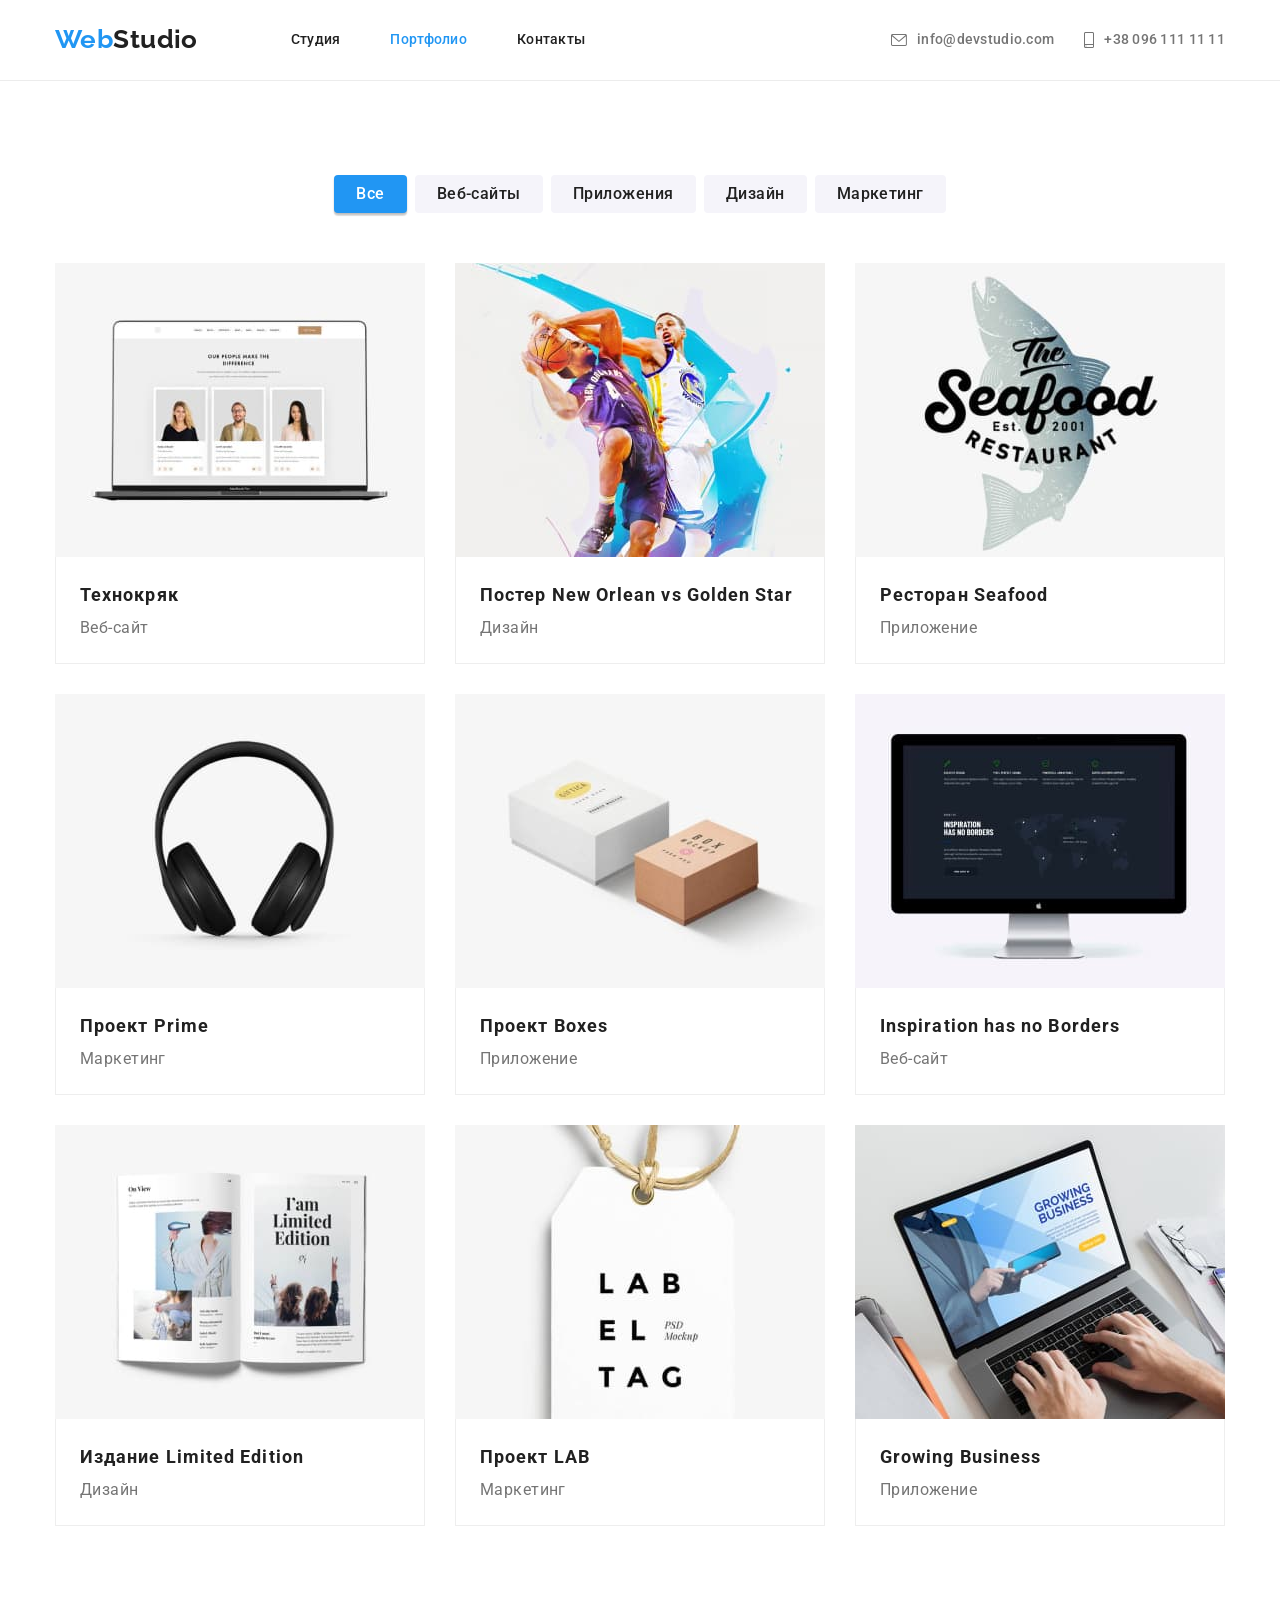
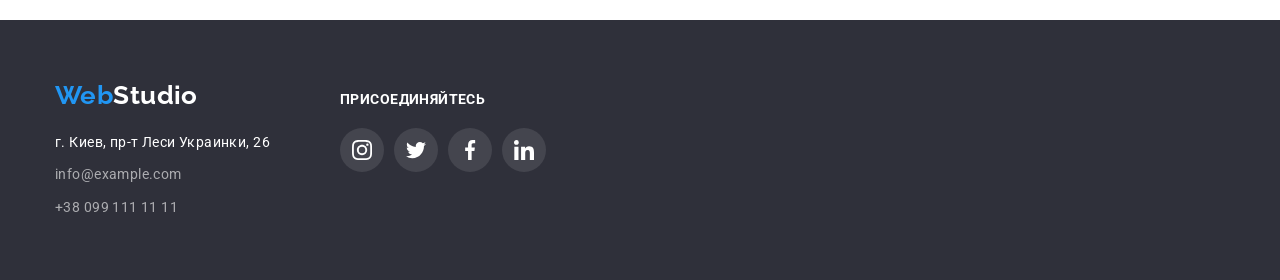
==== commit 433567dd: "Update portfolio.html" ====
--- a/portfolio.html
+++ b/portfolio.html
@@ -208,6 +208,7 @@
       </section>
     </main>
 
+    <!-- Футер -->
     <footer class="footer">
       <div class="container footer-container">
         <div class="footer-left">
@@ -235,8 +236,8 @@
             </ul>
           </address>
         </div>
-        <div class="footer-center">
-          <span class="join">присоединяйтесь</span>
+        <section class="footer-center">
+          <h2 class="join-title">присоединяйтесь</h2>
           <div class="footer-social-icons">
             <ul class="footer-icons-list list">
               <li class="footer-icon-item">
@@ -269,7 +270,7 @@
               </li>
             </ul>
           </div>
-        </div>
+        </section>
       </div>
     </footer>
   </body>
--- a/css/styles.css
+++ b/css/styles.css
@@ -1,5 +1,6 @@
+/*------ Палитра цветов текста и фона ------*/
+
 :root {
-  /* Палитра цветов текста и фона */
   --primary-text-color: #757575;
   --title-text-color: #212121;
   --primary-white-color: #ffffff;
@@ -61,10 +62,6 @@
   font-style: normal;
 }
 
-.link:visited {
-  color: inherit;
-}
-
 /* ------------------ Утилиты ------------------ */
 
 body {
@@ -102,7 +99,13 @@
   padding: 94px 0;
 }
 
-/* --------- Акцент, текущая страница --------- */
+.section-title {
+  color: var(--title-text-color);
+  font-weight: 700;
+  font-size: 36px;
+  line-height: 1.17;
+  text-align: center;
+}
 
 .accent {
   color: var(--accent-color);
@@ -194,11 +197,13 @@
 
 .container-fluid {
   min-height: 600px;
+  max-width: 1600px;
+  margin: 0 auto;
   background: linear-gradient(rgba(47, 48, 58, 0.4), rgba(47, 48, 58, 0.4)),
     url('../images/hero.jpg'), var(--hero-bg-color);
   background-repeat: no-repeat;
-  background-position: 50% 50%;
-  object-fit: cover;
+  background-position: center;
+  background-size: cover;
 }
 
 .hero-title {
@@ -233,22 +238,7 @@
   box-shadow: var(--hero-button-shadow);
 }
 
-/* --------------- Заголовки main ---------------- */
-.features-title,
-.profile-title,
-.team-title,
-.portfolio-title,
-.clients-title {
-  color: var(--title-text-color);
-  font-weight: 700;
-  font-size: 36px;
-  line-height: 1.17;
-  text-align: center;
-}
-
 /* ---------------- Секция Features ---------------- */
-
-/* ----------- Первый вариант ------- */
 
 .features-list {
   display: flex;
@@ -359,10 +349,11 @@
 
 .team-icons-list {
   display: flex;
-  justify-content: space-between;
-  width: 206px;
-  margin-right: auto;
-  margin-left: auto;
+  justify-content: center;
+}
+
+.team-icon-item + .team-icon-item {
+  margin-left: 10px;
 }
 
 .team-icon-link {
@@ -372,6 +363,28 @@
   border-radius: 50%;
   align-items: center;
   justify-content: center;
+  color: var(--social-icon-color);
+}
+
+.team-icon {
+  fill: currentColor;
+}
+
+.team-icon-link:hover,
+.team-icon-link:focus {
+  background-color: var(--accent-color);
+  color: var(--primary-white-color);
+}
+
+/* ------ Второй вариант --------------*/
+
+/*.team-icon-link {
+  display: flex;
+  width: 44px;
+  height: 44px;
+  border-radius: 50%;
+  align-items: center;
+  justify-content: center;
 }
 
 .team-icon {
@@ -379,12 +392,15 @@
 }
 
 .team-icon-link:hover,
+.team-icon-link:focus {
+  background-color: var(--accent-color);
+}
+
 .team-icon-link:hover .team-icon,
-.team-icon-link:focus,
 .team-icon-link:focus .team-icon {
-  background-color: var(--accent-color);
   fill: var(--primary-white-color);
 }
+*/
 
 /* ------------------ Секция Clients ------------------ */
 
@@ -404,10 +420,6 @@
 .clients-item {
   margin: var(--card-list-gap);
   width: calc(100% - (12 * var(--card-list-gap) / 6));
-}
-
-.icon-clients {
-  fill: var(--social-icon-color);
 }
 
 .clients-link {
@@ -418,107 +430,17 @@
   height: 92px;
   border: var(--clients-border);
   border-radius: 4px;
+  color: var(--social-icon-color);
+}
+
+.icon-clients {
+  fill: currentColor;
 }
 
 .clients-link:hover,
 .clients-link:focus {
   border-color: var(--accent-color);
-}
-
-.clients-link:hover .icon-clients,
-.clients-link:focus .icon-clients {
-  fill: var(--accent-color);
-}
-
-/* ------------------ Footer ------------------ */
-
-.footer {
-  padding: 60px 0;
-  background-color: var(--footer-bg-color);
-}
-
-.footer-container {
-  display: flex;
-  align-items: baseline;
-}
-
-.footer-left {
-  margin-right: 70px;
-}
-.footer-center {
-  display: block;
-}
-
-.footer-social-icons {
-  display: flex;
-}
-
-.footer-logo {
-  display: inline-block;
-  padding-bottom: 20px;
-  color: var(--primary-white-color);
-  font-family: Raleway, sans-serif;
-  font-weight: 700;
-  font-size: 26px;
-  line-height: 1.19;
-}
-
-.footer-item:not(:last-child) {
-  margin-bottom: 9px;
-}
-
-.footer-link {
-  color: var(--primary-white-color);
-}
-
-.footer-link:hover,
-.footer-link:focus {
-  color: var(--secondary-white-color);
-}
-
-.footer-link.alfa {
-  color: var(--secondary-white-color);
-}
-
-.footer-link.alfa:hover,
-.footer-link.alfa:focus {
-  color: var(--primary-white-color);
-}
-
-.join {
-  display: block;
-  font-weight: 700;
-  line-height: 1.14;
-  text-transform: uppercase;
-  color: var(--primary-white-color);
-  margin-bottom: 20px;
-}
-
-.footer-icons-list {
-  display: flex;
-}
-
-.footer-icon-link {
-  display: flex;
-  width: 44px;
-  height: 44px;
-  background: rgba(255, 255, 255, 0.1);
-  border-radius: 50%;
-  align-items: center;
-  justify-content: center;
-}
-
-.footer-icon-item:not(:last-child) {
-  margin-right: 10px;
-}
-
-.footer-icon {
-  fill: var(--primary-white-color);
-}
-
-.footer-icon-link:hover,
-.footer-icon-link:focus {
-  background-color: var(--accent-color);
+  color: var(--accent-color);
 }
 
 /* ------------------ Страница Portfolio ------------------ */
@@ -576,15 +498,14 @@
   flex-basis: calc((100% - 90px) / 3);
 }
 
-.portfolio-item:hover,
-.portfolio-item:focus {
-  box-shadow: var(--portfolio-item-shadow);
-}
-
-/* .portfolio-link:hover,
+.portfolio-link {
+  display: block;
+}
+
+.portfolio-link:hover,
 .portfolio-link:focus {
   box-shadow: var(--portfolio-item-shadow);
-} */
+}
 
 .portfolio-subtitle {
   color: var(--title-text-color);
@@ -605,3 +526,96 @@
   font-size: 16px;
   line-height: 1.87;
 }
+
+/* ------------------ Footer ------------------ */
+
+.footer {
+  padding: 60px 0;
+  background-color: var(--footer-bg-color);
+}
+
+.footer-container {
+  display: flex;
+  align-items: baseline;
+}
+
+.footer-left {
+  margin-right: 70px;
+}
+.footer-center {
+  display: block;
+}
+
+.footer-social-icons {
+  display: flex;
+}
+
+.footer-logo {
+  display: inline-block;
+  padding-bottom: 20px;
+  color: var(--primary-white-color);
+  font-family: Raleway, sans-serif;
+  font-weight: 700;
+  font-size: 26px;
+  line-height: 1.19;
+}
+
+.footer-item:not(:last-child) {
+  margin-bottom: 9px;
+}
+
+.footer-link {
+  color: var(--primary-white-color);
+}
+
+.footer-link:hover,
+.footer-link:focus {
+  color: var(--secondary-white-color);
+}
+
+.footer-link.alfa {
+  color: var(--secondary-white-color);
+}
+
+.footer-link.alfa:hover,
+.footer-link.alfa:focus {
+  color: var(--primary-white-color);
+}
+
+.join-title {
+  display: block;
+  font-size: inherit;
+  font-weight: 700;
+  line-height: 1.14;
+  text-transform: uppercase;
+  color: var(--primary-white-color);
+  margin-bottom: 20px;
+}
+
+.footer-icons-list {
+  display: flex;
+}
+
+.footer-icon-link {
+  display: flex;
+  width: 44px;
+  height: 44px;
+  background: rgba(255, 255, 255, 0.1);
+  border-radius: 50%;
+  align-items: center;
+  justify-content: center;
+  color: var(--primary-white-color);
+}
+
+.footer-icon-item:not(:last-child) {
+  margin-right: 10px;
+}
+
+.footer-icon {
+  fill: currentColor;
+}
+
+.footer-icon-link:hover,
+.footer-icon-link:focus {
+  background-color: var(--accent-color);
+}
